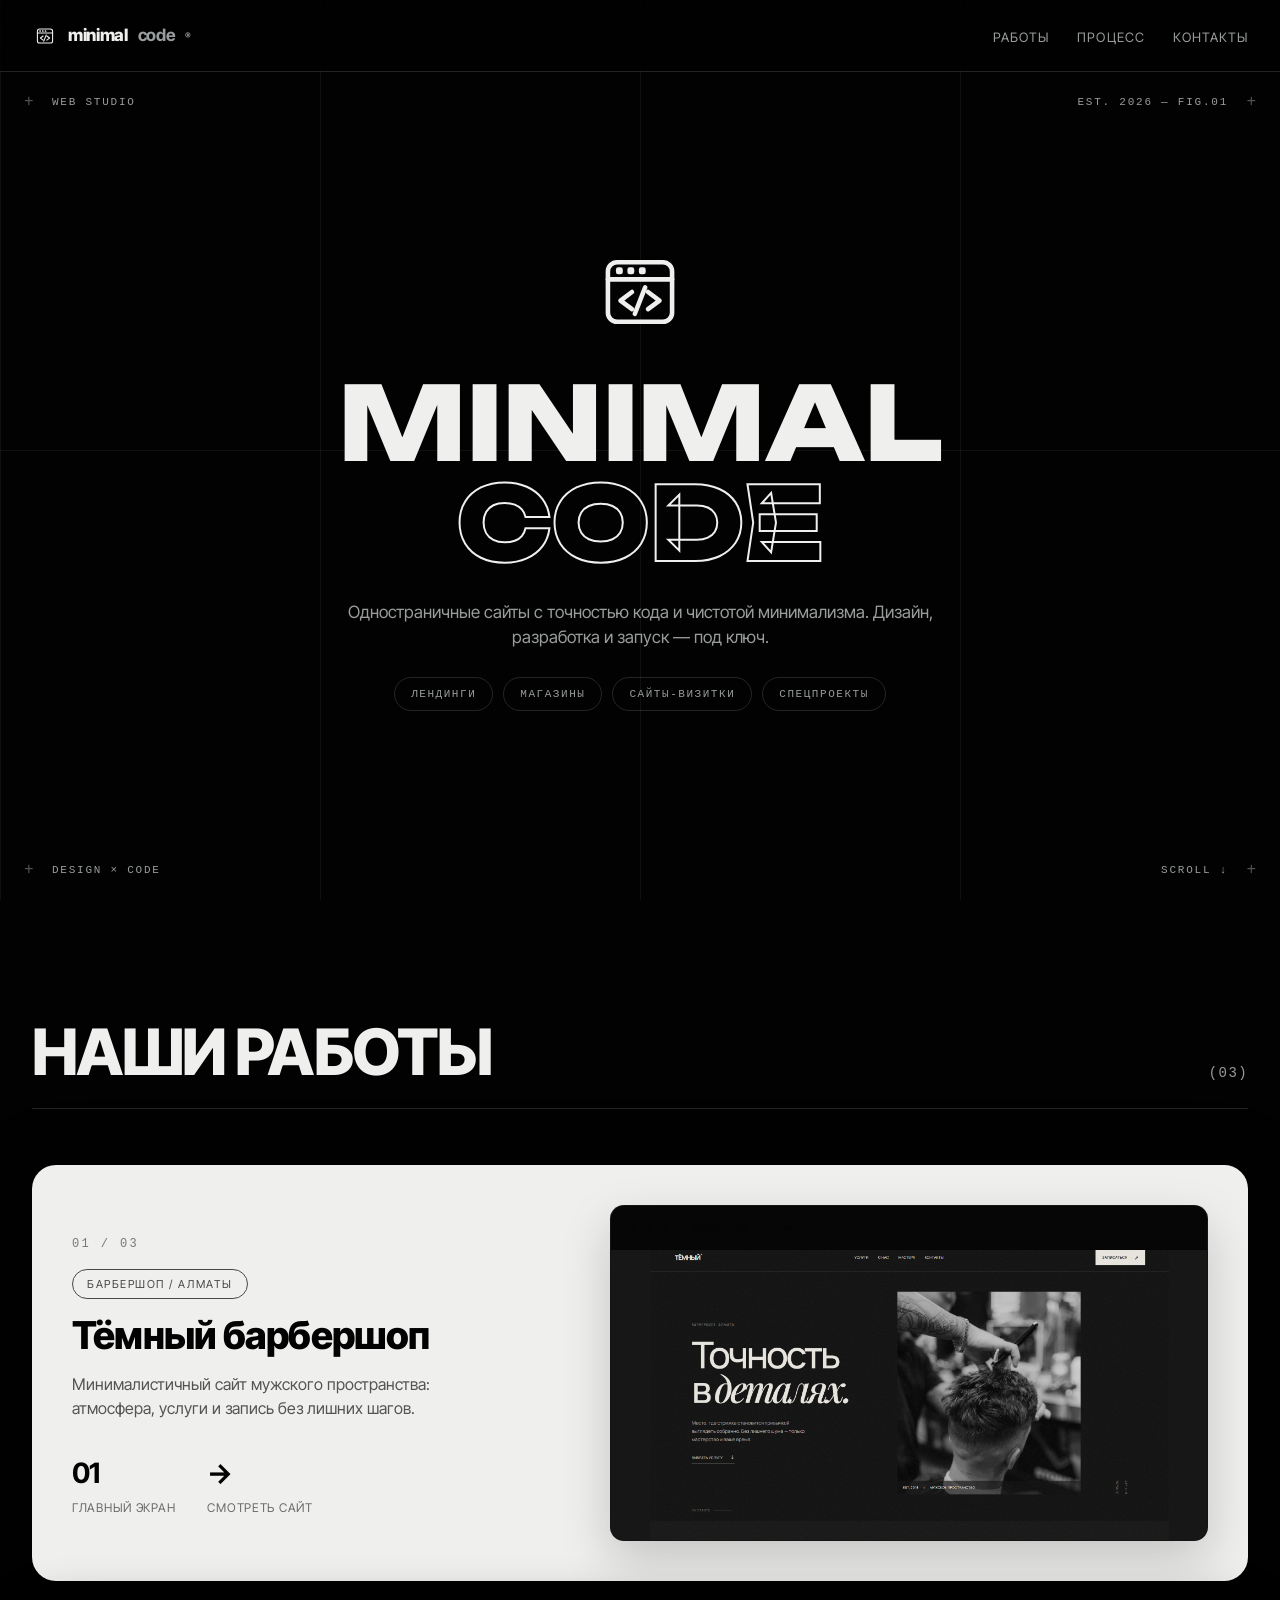
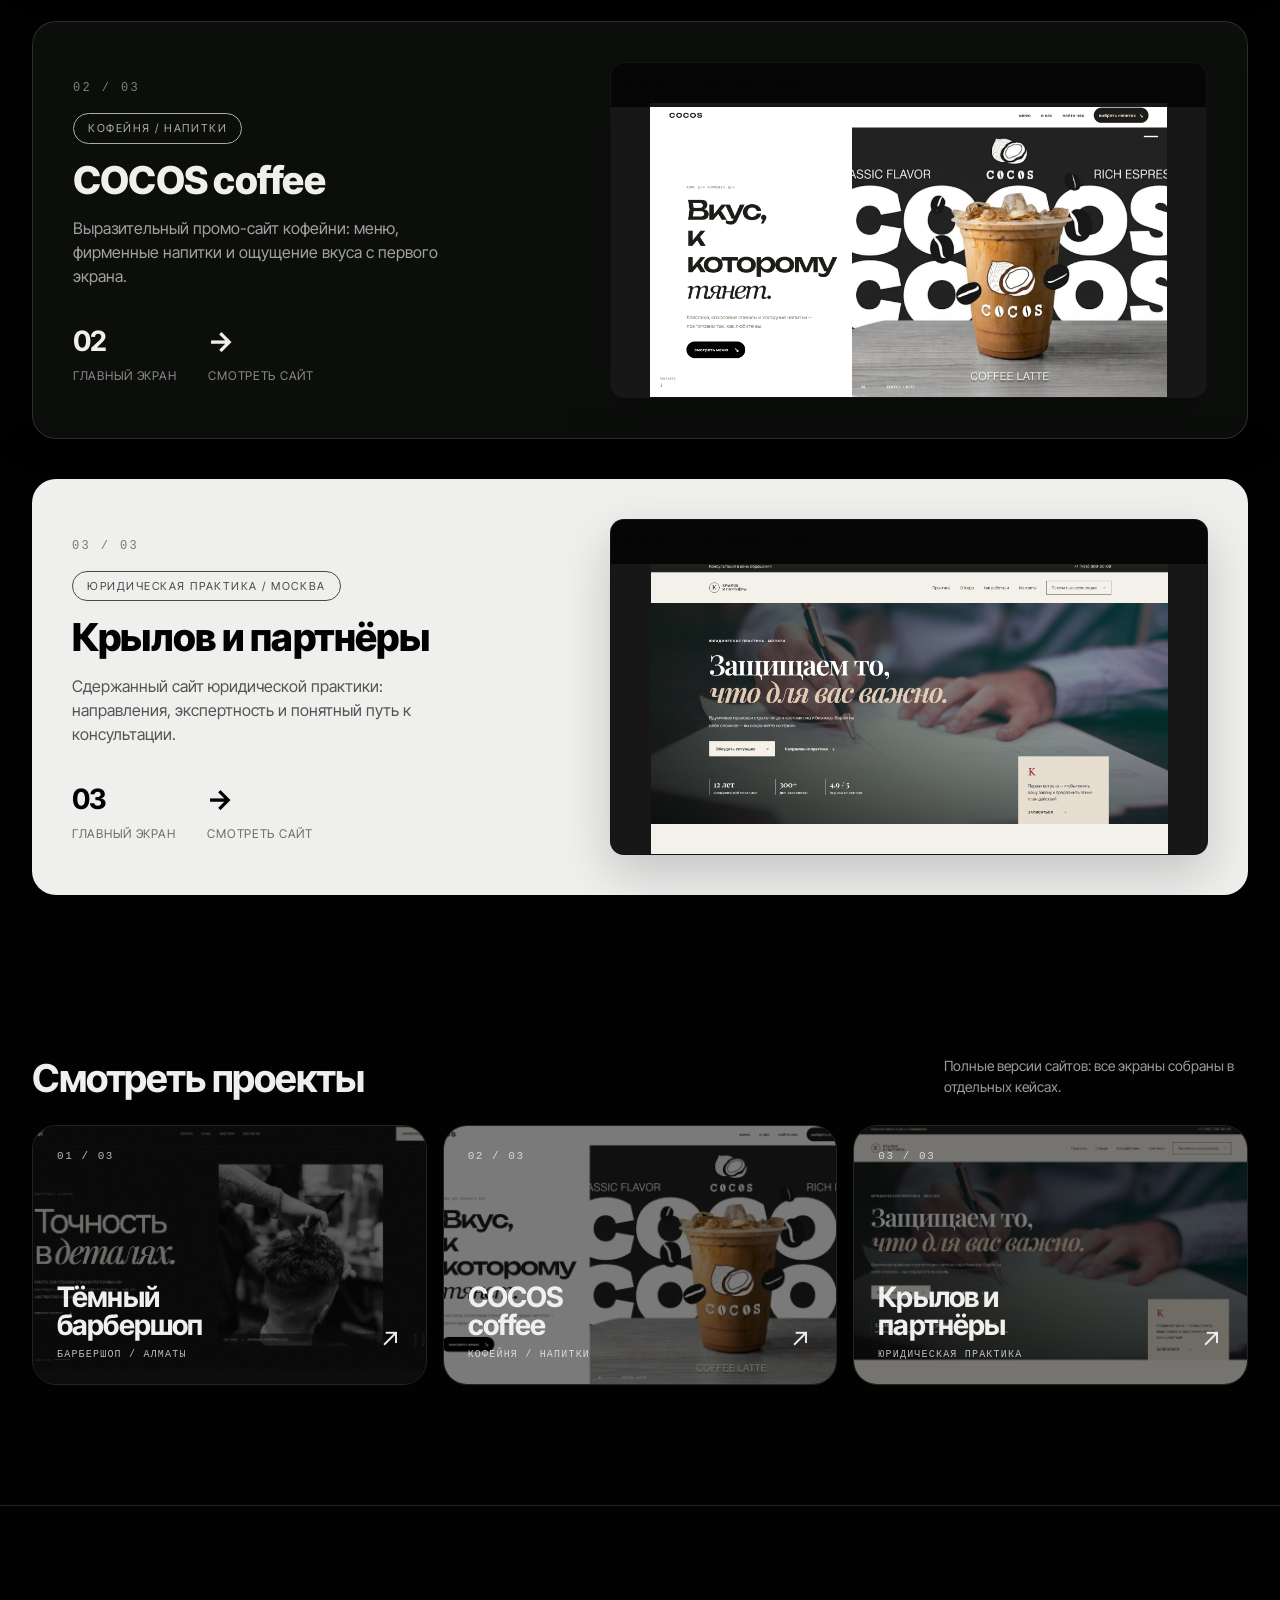
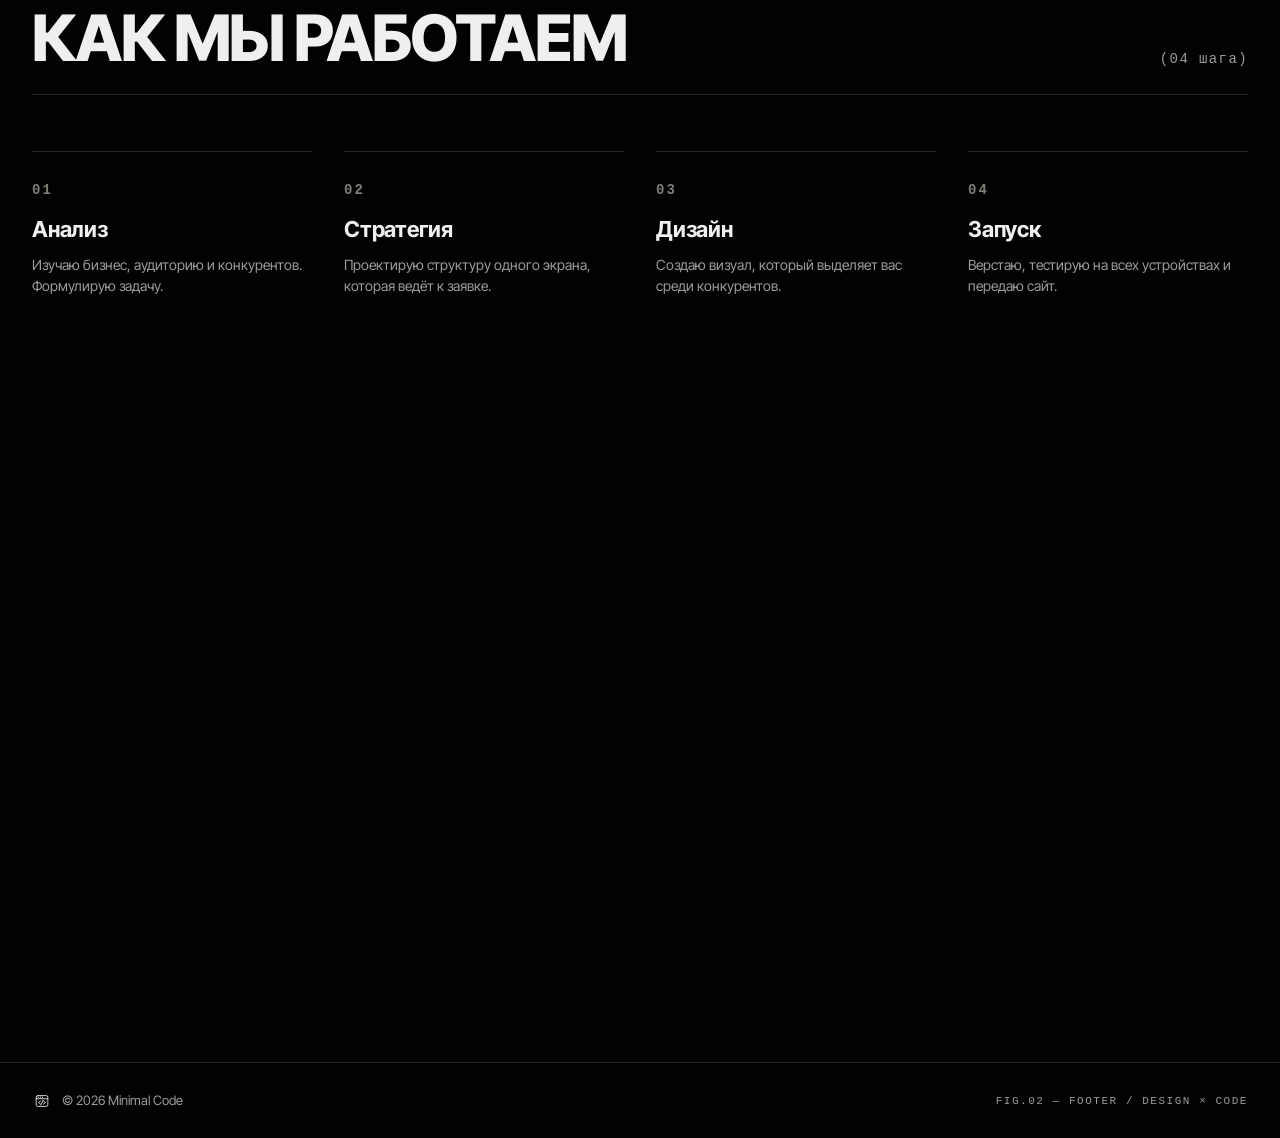
==== index.html @ 34298384 "Initial commit" ====
<!DOCTYPE html>
<html lang="ru">
<head>
<meta charset="UTF-8">
<meta name="viewport" content="width=device-width, initial-scale=1.0">
<title>Minimal Code — сайты с точностью до пикселя</title>
<link rel="preconnect" href="https://fonts.googleapis.com">
<link rel="preconnect" href="https://fonts.gstatic.com" crossorigin>
<link href="https://fonts.googleapis.com/css2?family=Inter+Tight:wght@400;500;600;700;800&family=Unbounded:wght@500;700;800&display=swap" rel="stylesheet">
<style>
*,*::before,*::after{margin:0;padding:0;box-sizing:border-box}
:root{
  --black:#030202;
  --dark:#464139;
  --gray:#989C9C;
  --light:#EFEFEE;
  --accent:#7E8077;
  --line:rgba(239,239,238,.14);
  --line-dark:rgba(4,5,4,.14);
  --header:72px;
  --font:'Inter Tight',-apple-system,BlinkMacSystemFont,'Segoe UI',sans-serif;
  --display:'Unbounded',var(--font);
  --mono:ui-monospace,'SF Mono','Cascadia Code',Consolas,monospace;
}
html{scroll-behavior:smooth}
body{background:var(--black);color:var(--light);font-family:var(--font);line-height:1.5;overflow-x:clip;-webkit-font-smoothing:antialiased;-webkit-user-select:none;user-select:none}
body.is-loading{overflow:hidden}
a{color:inherit}
.container{max-width:1280px;margin:0 auto;padding:0 32px}

.lg{display:block}
.lg .st{fill:none;stroke:var(--light);stroke-width:4;stroke-linecap:round;stroke-linejoin:round}
.lg .dot{fill:var(--light)}

/* ============ ПРЕЛОАДЕР: плавно уезжает вверх ВМЕСТЕ с контентом ============ */
.preloader{
  position:fixed;inset:0;z-index:9999;background:var(--black);
  display:flex;flex-direction:column;align-items:center;justify-content:center;
  transition:transform 1.15s cubic-bezier(.65,.05,.35,1);
  will-change:transform;
}
.preloader.is-gone{transform:translateY(-101%)}
.preloader::after{
  content:"";position:absolute;inset:0;pointer-events:none;
  background-image:linear-gradient(90deg,rgba(239,239,238,.05) 1px,transparent 1px);
  background-size:25% 100%;
  opacity:0;animation:gridFade 1.2s .1s ease forwards;
}
@keyframes gridFade{to{opacity:1}}

.pre__wrap{position:relative;width:min(260px,46vw);display:flex;flex-direction:column;align-items:center;gap:22px;transition:transform .9s cubic-bezier(.65,.05,.35,1),opacity .9s ease}
.preloader.is-gone .pre__wrap{transform:translateY(-70px);opacity:0}
.pre__cross,.pre__mark{transition:transform .9s cubic-bezier(.65,.05,.35,1),opacity .9s ease}
.preloader.is-gone .pre__cross,.preloader.is-gone .pre__mark{transform:translateY(-40px);opacity:0}

.pre__logo{width:100%;height:auto}
.pre__logo .win{stroke-dasharray:210;stroke-dashoffset:210;animation:draw .9s .1s cubic-bezier(.77,0,.175,1) forwards}
.pre__logo .sep{stroke-dasharray:56;stroke-dashoffset:56;animation:draw .4s .8s ease forwards}
.pre__logo .dot{opacity:0;animation:pop .25s forwards}
.pre__logo .dot.d1{animation-delay:1s}
.pre__logo .dot.d2{animation-delay:1.1s}
.pre__logo .dot.d3{animation-delay:1.2s}
.pre__logo .c1{stroke-dasharray:26;stroke-dashoffset:26;animation:draw .3s 1.3s ease forwards}
.pre__logo .c2{stroke-dasharray:26;stroke-dashoffset:26;animation:draw .3s 1.45s ease forwards}
.pre__logo .c3{stroke-dasharray:26;stroke-dashoffset:26;animation:draw .3s 1.6s ease forwards}
@keyframes draw{to{stroke-dashoffset:0}}
@keyframes pop{to{opacity:1}}

.pre__label{font-family:var(--mono);font-size:11px;letter-spacing:.24em;text-transform:uppercase;color:var(--gray);width:100%;display:flex;justify-content:space-between;opacity:0;animation:fade .4s 1.2s ease forwards}
.pre__brand{font-size:15px;font-weight:700;text-transform:lowercase;letter-spacing:-.01em;opacity:0;animation:fade .4s 1.4s ease forwards}
.pre__brand b{color:var(--gray)}
.pre__status{font-family:var(--mono);font-size:10px;letter-spacing:.2em;text-transform:uppercase;color:var(--accent);opacity:0;animation:fade .3s 1.5s ease forwards,blink 1s 1.5s steps(2) infinite}
@keyframes fade{to{opacity:1}}
@keyframes blink{50%{opacity:0}}
.pre__bar{width:100%;height:1px;background:rgba(239,239,238,.12);position:relative;overflow:hidden;opacity:0;animation:fade .3s 1.5s ease forwards}
.pre__bar span{position:absolute;inset:0;width:0;background:var(--light);animation:fill .9s 1.6s cubic-bezier(.65,.05,.35,1) forwards}
@keyframes fill{to{width:100%}}

.pre__cross{position:fixed;font-family:var(--mono);font-size:16px;color:rgba(239,239,238,.3);pointer-events:none;opacity:0;animation:fade .4s .2s ease forwards}
.pre__cross.c-tl{top:24px;left:24px}
.pre__cross.c-tr{top:24px;right:24px}
.pre__cross.c-bl{bottom:24px;left:24px}
.pre__cross.c-br{bottom:24px;right:24px}
.pre__mark{position:fixed;font-family:var(--mono);font-size:11px;letter-spacing:.16em;text-transform:uppercase;color:var(--gray);opacity:0;animation:fade .4s .4s ease forwards}
.pre__mark.m-tl{top:28px;left:52px}
.pre__mark.m-tr{top:28px;right:52px;text-align:right}
.pre__mark.m-bl{bottom:28px;left:52px}
.pre__mark.m-br{bottom:28px;right:52px;text-align:right}

/* ============ САЙТ ============ */
.site{opacity:0;transition:opacity .5s ease}
.site.is-ready{opacity:1}

.header{position:fixed;top:0;left:0;right:0;height:var(--header);display:flex;align-items:center;z-index:100;background:rgba(3,2,2,.75);backdrop-filter:blur(12px);border-bottom:1px solid var(--line);transform:translateY(-100%);transition:transform .7s cubic-bezier(.77,0,.175,1)}
.header.is-in{transform:none}
.header .container{display:flex;justify-content:space-between;align-items:center;width:100%}
.logo{display:flex;align-items:center;gap:10px;font-weight:800;font-size:17px;letter-spacing:-.02em;text-decoration:none;text-transform:lowercase}
.logo .lg{width:26px;height:26px;transition:transform .4s cubic-bezier(.2,.8,.2,1)}
.logo:hover .lg{transform:rotate(-8deg) scale(1.1)}
.logo b{color:var(--gray)}
.logo sup{font-size:9px;color:var(--gray)}
.menu{display:flex;gap:28px;list-style:none}
.menu a{position:relative;font-size:13px;letter-spacing:.08em;text-transform:uppercase;color:var(--gray);text-decoration:none;transition:color .25s}
.menu a::after{content:"";position:absolute;left:0;right:100%;bottom:-5px;height:1px;background:var(--light);transition:right .35s cubic-bezier(.2,.8,.2,1)}
.menu a:hover{color:var(--light)}
.menu a:hover::after{right:0}

/* HERO */
.hero{min-height:100vh;min-height:100svh;position:relative;overflow:hidden;display:flex;flex-direction:column;justify-content:center;padding:calc(var(--header) + 48px) 0 72px}
.hero__grid{position:absolute;inset:0;pointer-events:none;background-image:linear-gradient(90deg,rgba(239,239,238,.06) 1px,transparent 1px);background-size:25% 100%;opacity:0;transition:opacity .8s ease}
.site.is-ready .hero__grid{opacity:1}
.hero__grid::after{content:"";position:absolute;left:0;right:0;top:50%;height:1px;background:rgba(239,239,238,.06)}

.hero__cross{position:absolute;font-family:var(--mono);font-size:16px;color:rgba(239,239,238,.35);pointer-events:none;opacity:0;transform:scale(.5);transition:opacity .6s,transform .5s cubic-bezier(.2,.8,.2,1),color .3s}
.site.is-ready .hero__cross{opacity:1;transform:scale(1)}
.site.is-ready .hero__cross:nth-of-type(2){transition-delay:.1s}
.site.is-ready .hero__cross:nth-of-type(3){transition-delay:.2s}
.site.is-ready .hero__cross:nth-of-type(4){transition-delay:.3s}
.hero__cross:hover{transform:scale(1.35) rotate(90deg)!important;color:var(--light)}
.cross-tl{top:calc(var(--header) + 18px);left:24px}
.cross-tr{top:calc(var(--header) + 18px);right:24px}
.cross-bl{bottom:18px;left:24px}
.cross-br{bottom:18px;right:24px}

.hero__mark{position:absolute;font-family:var(--mono);font-size:11px;letter-spacing:.16em;text-transform:uppercase;color:var(--gray);opacity:0;transform:translateY(8px);transition:opacity .7s,transform .7s}
.site.is-ready .hero__mark{opacity:1;transform:none}
.site.is-ready .mark-tl{transition-delay:.3s}
.site.is-ready .mark-tr{transition-delay:.4s}
.site.is-ready .mark-bl{transition-delay:.5s}
.site.is-ready .mark-br{transition-delay:.6s}
.mark-tl{top:calc(var(--header) + 22px);left:52px}
.mark-tr{top:calc(var(--header) + 22px);right:52px;text-align:right}
.mark-bl{bottom:22px;left:52px}
.mark-br{bottom:22px;right:52px;text-align:right}

.hero__center{position:relative;display:flex;flex-direction:column;align-items:center;text-align:center;gap:26px}

.hero__logo{width:110px;height:110px;opacity:0;transform:scale(.92) translateY(8px);transition:opacity .9s .1s cubic-bezier(.2,.8,.2,1),transform .9s .1s cubic-bezier(.2,.8,.2,1);cursor:pointer}
.site.is-ready .hero__logo{opacity:1;transform:scale(1) translateY(0)}
.site.is-ready .hero__logo:hover{transform:scale(1.07) rotate(-3deg)}
.hero__logo .dot{animation:dotBlink 2.4s 1.2s infinite}
.hero__logo .dot.d2{animation-delay:1.45s}
.hero__logo .dot.d3{animation-delay:1.7s}
@keyframes dotBlink{0%,55%,100%{opacity:1}25%{opacity:.15}}

/* заголовок новым шрифтом Unbounded */
.hero__title{font-family:var(--display);font-size:clamp(36px,8vw,124px);line-height:.98;letter-spacing:-.01em;font-weight:800;text-transform:uppercase;overflow:hidden}
.hero__title span{display:block;transform:translateY(110%);transition:transform .9s cubic-bezier(.77,0,.175,1)}
.hero__title span.s1{transition-delay:.35s}
.hero__title span.s2{transition-delay:.5s}
.site.is-ready .hero__title span{transform:none}
.hero__title .outline{color:var(--light)}
@supports (-webkit-text-stroke:2px #fff){
  .hero__title .outline{color:transparent;-webkit-text-stroke:2px var(--light)}
}

.hero__sub{max-width:600px;color:var(--gray);font-size:clamp(14px,1.4vw,17px);opacity:0;transform:translateY(14px);transition:opacity .8s .8s ease,transform .8s .8s ease}
.site.is-ready .hero__sub{opacity:1;transform:none}

/* овалы-теги: кликабельны + анимированы */
.hero__tags{display:flex;gap:10px;flex-wrap:wrap;justify-content:center}
.hero__tags a{
  font-family:var(--mono);font-size:11px;letter-spacing:.14em;text-transform:uppercase;
  color:var(--gray);border:1px solid var(--line);border-radius:100px;padding:8px 16px;
  text-decoration:none;
  opacity:0;transform:translateY(14px);
  transition:opacity .6s ease,transform .35s cubic-bezier(.2,.8,.2,1),background .3s,color .3s,border-color .3s,box-shadow .3s;
}
.hero__tags a:nth-child(1){transition-delay:.95s,0s,0s,0s,0s,0s}
.hero__tags a:nth-child(2){transition-delay:1.05s,0s,0s,0s,0s,0s}
.hero__tags a:nth-child(3){transition-delay:1.15s,0s,0s,0s,0s,0s}
.hero__tags a:nth-child(4){transition-delay:1.25s,0s,0s,0s,0s,0s}
.site.is-ready .hero__tags a{opacity:1;transform:none}
.hero__tags a:hover{background:var(--light);color:var(--black);border-color:var(--light);transform:translateY(-4px);box-shadow:0 10px 24px rgba(239,239,238,.15)}
.hero__tags a:active{transform:translateY(-1px) scale(.96)}

/* РАБОТЫ */
.works{padding:120px 0 40px}
.section-head{display:flex;align-items:flex-end;justify-content:space-between;gap:24px;margin-bottom:56px;border-bottom:1px solid var(--line);padding-bottom:24px}
.section-head h2{font-size:clamp(32px,5vw,64px);letter-spacing:-.03em;font-weight:800;text-transform:uppercase;line-height:1}
.section-head .count{color:var(--gray);font-size:14px;letter-spacing:.1em;font-family:var(--mono)}
.stack{display:flex;flex-direction:column;gap:40px;padding-bottom:80px}
.work-card{position:sticky;border-radius:24px;overflow:hidden;transform-origin:top center;will-change:transform;box-shadow:0 -12px 48px rgba(0,0,0,.45)}
.work-card:nth-child(1){top:calc(var(--header) + 24px)}
.work-card:nth-child(2){top:calc(var(--header) + 40px)}
.work-card:nth-child(3){top:calc(var(--header) + 56px)}
.work-card--light{background:var(--light);color:var(--black)}
.work-card--dark{background:#0c0e0c;color:var(--light);border:1px solid var(--line)}
.work-card__inner{display:grid;grid-template-columns:1fr 1.2fr;gap:40px;padding:40px;align-items:center}
.work-card__index{font-size:12px;letter-spacing:.2em;opacity:.5;font-family:var(--mono)}
.tag{display:inline-block;margin:16px 0;padding:6px 14px;border:1px solid currentColor;border-radius:100px;font-size:11px;letter-spacing:.14em;text-transform:uppercase;opacity:.7;transition:opacity .3s,transform .3s;cursor:default}
.tag:hover{opacity:1;transform:translateY(-2px)}
.work-card h3{font-size:clamp(24px,3vw,40px);letter-spacing:-.02em;line-height:1.05;font-weight:800;margin-bottom:16px;transition:transform .3s}
.work-card h3:hover{transform:translateX(6px)}
.work-card p{opacity:.65;max-width:44ch}
.stats{display:flex;gap:32px;margin-top:32px;flex-wrap:wrap}
.stat{transition:transform .3s}
.stat:hover{transform:translateY(-4px)}
.stat b{display:block;font-size:28px;letter-spacing:-.02em}
.stat span{font-size:12px;opacity:.55;letter-spacing:.06em;text-transform:uppercase}

.shot{position:relative;border-radius:14px;overflow:hidden;border:1px solid var(--line-dark);aspect-ratio:16/9;min-height:0;background:#171717;box-shadow:0 20px 50px rgba(0,0,0,.18);transition:transform .4s cubic-bezier(.2,.8,.2,1),box-shadow .4s}
.shot:hover{transform:translateY(-6px);box-shadow:0 30px 60px rgba(0,0,0,.3)}
.shot__bar{position:relative;z-index:1;display:flex;align-items:center;gap:6px;padding:10px 14px;background:rgba(4,5,4,.92);border-bottom:1px solid var(--line-dark)}
.shot__bar i{width:10px;height:10px;border-radius:50%;background:rgba(4,5,4,.2);transition:background .3s,transform .3s}
.shot:hover .shot__bar i{background:rgba(4,5,4,.45)}
.shot:hover .shot__bar i:nth-child(2){transform:scale(1.2)}
.shot__url{margin-left:10px;font-size:11px;color:rgba(4,5,4,.45);background:rgba(4,5,4,.05);border-radius:6px;padding:3px 10px;flex:1;max-width:240px}
.shot__canvas{position:relative;flex:1;padding:20px;display:flex;flex-direction:column;gap:10px}
.shot__img{position:absolute;top:40px;left:0;width:100%;height:calc(100% - 40px);object-fit:contain;object-position:top center;display:block}

/* Три отдельных фигуры — переходы к полным кейсам */
.project-links{padding:40px 0 120px}
.project-links__intro{display:flex;align-items:flex-end;justify-content:space-between;gap:24px;margin-bottom:28px}.project-links__intro h2{font-size:clamp(26px,3vw,40px);letter-spacing:-.03em;line-height:1}.project-links__intro p{max-width:38ch;color:var(--gray);font-size:14px}
.project-links__grid{display:grid;grid-template-columns:repeat(3,1fr);gap:16px}.project-link{min-height:260px;position:relative;display:flex;flex-direction:column;justify-content:space-between;padding:24px;border:1px solid var(--line);border-radius:24px;overflow:hidden;text-decoration:none;isolation:isolate;transition:transform .35s cubic-bezier(.2,.8,.2,1),border-color .35s,box-shadow .35s}.project-link::before{content:"";position:absolute;inset:0;z-index:-1;background:var(--cover) center/cover;filter:brightness(.48);transform:scale(1.02);transition:transform .55s cubic-bezier(.2,.8,.2,1),filter .35s}.project-link:hover{transform:translateY(-7px);border-color:rgba(239,239,238,.5);box-shadow:0 20px 45px rgba(0,0,0,.35)}.project-link:hover::before{transform:scale(1.1);filter:brightness(.65)}.project-link__num{font:11px var(--mono);letter-spacing:.14em;color:rgba(255,255,255,.7)}.project-link__bottom{display:flex;align-items:end;justify-content:space-between;gap:14px}.project-link h3{font-size:clamp(22px,2.2vw,32px);line-height:1;letter-spacing:-.03em;max-width:9ch}.project-link b{font-size:25px;font-weight:400}.project-link__type{margin-top:10px;font:10px var(--mono);letter-spacing:.12em;text-transform:uppercase;color:rgba(255,255,255,.72)}

.mv-light{background:#f4f4f2;color:#040504}
.mv-dark{background:#0b0d0b;color:#EFEFEE}
.m-nav{display:flex;justify-content:space-between;align-items:center;font-size:10px;letter-spacing:.08em;text-transform:uppercase;opacity:.85}
.m-nav b{font-weight:800}
.m-h{font-size:clamp(17px,2vw,26px);font-weight:800;letter-spacing:-.02em;line-height:1.08;text-transform:uppercase}
.m-sub{font-size:11px;opacity:.6}
.m-btn{display:inline-block;align-self:flex-start;padding:8px 16px;border-radius:100px;font-size:11px;font-weight:700;cursor:pointer;transition:transform .3s,box-shadow .3s,opacity .3s}
.m-btn:hover{transform:translateY(-3px);box-shadow:0 8px 18px rgba(0,0,0,.25)}
.m-btn:active{transform:translateY(-1px) scale(.96)}
.m-btn--dark{background:#040504;color:#EFEFEE}
.m-btn--light{background:#EFEFEE;color:#040504}
.m-btn--love{background:#c94f6d;color:#fff}
.m-ghost{background:transparent;border:1px solid currentColor;opacity:.55}
.m-ghost:hover{opacity:.9}
.m-row{display:flex;align-items:center;gap:12px;flex-wrap:wrap}
.m-badge{align-self:flex-start;font-size:9px;letter-spacing:.12em;text-transform:uppercase;background:#040504;color:#EFEFEE;padding:4px 10px;border-radius:100px;font-weight:700}
.m-underline{width:64px;height:4px;background:#D9FF4B;border-radius:2px;transition:width .4s}
.shot:hover .m-underline{width:120px}
.m-foot{font-size:9px;letter-spacing:.08em;text-transform:uppercase;opacity:.55;border-top:1px solid var(--line-dark);padding-top:10px;text-align:center;margin-top:auto}
.m-clients{font-size:9px;letter-spacing:.22em;color:var(--gray);opacity:.7;text-align:center;text-transform:uppercase;margin-top:auto}

.m-grid{display:grid;grid-template-columns:repeat(3,1fr);gap:10px;margin-top:auto}
.m-card{position:relative;transition:transform .3s}
.m-card:hover{transform:translateY(-4px)}
.m-card i{display:block;aspect-ratio:4/3;border-radius:8px;margin-bottom:6px}
.m-card i.p1{background:radial-gradient(120% 90% at 30% 20%,#efece6,#b0aaa1)}
.m-card i.p2{background:radial-gradient(120% 90% at 30% 20%,#e6e2db,#98928a)}
.m-card i.p3{background:radial-gradient(120% 90% at 30% 20%,#f0ede7,#bdb7ae)}
.m-card b{font-size:11px;display:block;letter-spacing:-.01em}
.m-card span{font-size:10px;opacity:.55}
.hit{position:absolute;top:6px;left:6px;font-style:normal;font-size:8px;font-weight:700;background:#040504;color:#fff;padding:3px 7px;border-radius:100px;letter-spacing:.08em;text-transform:uppercase}
.sale{position:absolute;top:6px;left:6px;font-style:normal;font-size:8px;font-weight:700;background:#c94f6d;color:#fff;padding:3px 7px;border-radius:100px;letter-spacing:.08em}
.stars{position:absolute;top:9px;right:8px;font-style:normal;font-size:8px;color:#040504;opacity:.55;letter-spacing:.1em}

.m-grid.g4{grid-template-columns:repeat(4,1fr)}
.m-grid.g4 i{aspect-ratio:3/4;border-radius:8px;transition:transform .3s}
.m-grid.g4 i:hover{transform:scale(1.06) rotate(-2deg)}
.m-grid.g4 i.pos1{background:repeating-linear-gradient(45deg,#D9FF4B 0 6px,#141414 6px 12px)}
.m-grid.g4 i.pos2{background:radial-gradient(circle at 50% 35%,#FF4B9C,#5c1236 75%)}
.m-grid.g4 i.pos3{background:repeating-radial-gradient(circle at 50% 50%,#4BC8FF 0 4px,#0b0d0b 4px 9px)}
.m-grid.g4 i.pos4{background:linear-gradient(160deg,#B44BFF,#2a0b45)}
.m-stat{font-size:11px;font-weight:800;color:#D9FF4B;letter-spacing:.05em}
.m-stat.dim{color:var(--gray);font-weight:600}

.mv-love{background:linear-gradient(180deg,#fbefec,#f4dcd6);color:#5c2b2b;align-items:center;text-align:center}
.mv-love::before{content:"♥";position:absolute;left:14px;top:34%;color:rgba(212,86,106,.35);font-size:20px;transition:transform .3s}
.mv-love::after{content:"♥";position:absolute;right:16px;top:14%;color:rgba(212,86,106,.25);font-size:14px;transition:transform .3s}
.shot:hover .mv-love::before{transform:scale(1.3) rotate(-12deg)}
.shot:hover .mv-love::after{transform:scale(1.3) rotate(12deg)}
.m-names{font-family:Georgia,'Times New Roman',serif;font-size:clamp(20px,2.4vw,30px);font-weight:700}
.m-names em{font-style:normal;color:#d4566a;display:inline-block;transition:transform .3s}
.m-names:hover em{transform:scale(1.4)}
.m-photo{position:relative;width:74%;aspect-ratio:16/8;border-radius:12px;background:linear-gradient(180deg,#f2a98c,#a75d77);box-shadow:0 12px 30px rgba(167,93,119,.35);transition:transform .4s}
.shot:hover .m-photo{transform:scale(1.03)}
.m-photo::after{content:"♥";position:absolute;right:10px;top:8px;color:rgba(255,255,255,.85);font-size:16px}
.m-timeline{display:flex;flex-direction:column;gap:7px;margin-top:auto;font-size:10px;color:#7a4a4a;letter-spacing:.04em}
.m-timeline span{display:flex;align-items:center;gap:8px;transition:transform .3s}
.m-timeline span:hover{transform:translateX(6px)}
.m-timeline i{width:7px;height:7px;border-radius:50%;background:#c94f6d;flex:none;box-shadow:0 0 0 3px rgba(201,79,109,.18)}

/* ПРОЦЕСС */
.process{padding:100px 0;border-top:1px solid var(--line)}
.steps{display:grid;grid-template-columns:repeat(4,1fr);gap:32px}
.step{border-top:1px solid var(--line);padding-top:24px;transition:transform .35s,border-color .35s}
.step:hover{transform:translateY(-6px);border-top-color:var(--light)}
.step b{font-size:14px;color:var(--accent);letter-spacing:.15em;font-family:var(--mono);transition:color .3s}
.step:hover b{color:var(--light)}
.step h3{font-size:22px;margin:12px 0 8px;letter-spacing:-.01em}
.step p{color:var(--gray);font-size:14px}

/* КОНТАКТЫ */
.contact{padding:140px 0}
.contact h2{font-size:clamp(40px,7vw,96px);line-height:1;letter-spacing:-.04em;text-transform:uppercase;font-weight:800}
.contact h2 em{font-style:normal;color:var(--gray)}
.contact__actions{display:flex;align-items:center;gap:14px;flex-wrap:wrap;margin-top:40px}
.contact__tg{
  display:inline-flex;align-items:center;gap:16px;
  padding:20px 36px;border:1px solid var(--line);border-radius:100px;
  font-size:clamp(16px,2vw,22px);font-weight:600;letter-spacing:-.01em;text-decoration:none;
  transition:background .3s,color .3s,transform .3s,box-shadow .3s;
}
.contact__tg svg{width:24px;height:24px;fill:none;stroke:currentColor;stroke-width:1.8;stroke-linecap:round;stroke-linejoin:round;transition:transform .3s}
.contact__tg:hover{background:var(--light);color:var(--black);transform:translateY(-4px);box-shadow:0 16px 40px rgba(239,239,238,.15)}
.contact__tg:hover svg{transform:translateX(6px) rotate(-12deg)}
.contact__tg:active{transform:translateY(-1px) scale(.97)}
.contact__nick{display:block;margin-top:18px;font-family:var(--mono);font-size:12px;letter-spacing:.18em;text-transform:uppercase;color:var(--gray)}
.socials{display:flex;gap:24px;margin-top:36px;flex-wrap:wrap}
.socials a{color:var(--gray);font-size:13px;letter-spacing:.1em;text-transform:uppercase;text-decoration:none;transition:color .25s,transform .25s;display:inline-block}
.socials a:hover{color:var(--light);transform:translateY(-3px)}

.footer{border-top:1px solid var(--line);padding:28px 0;color:var(--gray);font-size:13px}
.footer .container{display:flex;justify-content:space-between;gap:16px;flex-wrap:wrap;align-items:center}
.footer .flogo{display:flex;align-items:center;gap:10px}
.footer .lg{width:20px;height:20px}
.footer .mono{font-family:var(--mono);font-size:11px;letter-spacing:.14em;text-transform:uppercase}

.reveal{opacity:0;transform:translateY(28px);transition:opacity .7s ease,transform .7s ease}
.reveal.is-in{opacity:1;transform:none}

@media(max-width:960px){
  .work-card__inner{grid-template-columns:1fr}
  .steps{grid-template-columns:repeat(2,1fr)}
  .shot{min-height:360px}
}
@media(max-width:600px){
  .container{padding:0 20px}
  .menu{gap:14px}
  .menu a{font-size:11px}
  .steps{grid-template-columns:1fr}
  .stack{gap:28px;padding-bottom:48px}
  .work-card{position:relative;top:auto!important;border-radius:18px}
  .work-card__inner{padding:22px;gap:22px}
  .work-card h3{font-size:30px}
  .work-card p{font-size:15px}
  .stats{margin-top:24px;gap:24px}
  .shot{width:100%;aspect-ratio:16/9}
  .project-links{padding:20px 0 80px}.project-links__intro{align-items:start;flex-direction:column}.project-links__grid{grid-template-columns:1fr}.project-link{min-height:190px}
  .mark-tr,.mark-bl{display:none}
  .hero__logo{width:84px;height:84px}
  .pre__mark.m-tr,.pre__mark.m-bl{display:none}
}
</style>
</head>
<body class="is-loading">

<!-- ============ ПРЕЛОАДЕР ============ -->
<div class="preloader" id="preloader">
  <span class="pre__cross c-tl">+</span>
  <span class="pre__cross c-tr">+</span>
  <span class="pre__cross c-bl">+</span>
  <span class="pre__cross c-br">+</span>
  <span class="pre__mark m-tl">System boot</span>
  <span class="pre__mark m-tr">FIG.00 / 2026</span>
  <span class="pre__mark m-bl">Initializing</span>
  <span class="pre__mark m-br">v1.0.0</span>

  <div class="pre__wrap">
    <svg class="lg pre__logo" viewBox="0 0 96 96" aria-hidden="true">
      <rect class="st win" x="20" y="22" width="56" height="52" rx="8"/>
      <line class="st sep" x1="20" y1="37" x2="76" y2="37"/>
      <rect class="dot d1" x="27" y="26.5" width="6" height="6" rx="2"/>
      <rect class="dot d2" x="37" y="26.5" width="6" height="6" rx="2"/>
      <rect class="dot d3" x="47" y="26.5" width="6" height="6" rx="2"/>
      <polyline class="st c1" points="41,48 31,55.5 41,63"/>
      <line class="st c2" x1="52.5" y1="44" x2="43.5" y2="67"/>
      <polyline class="st c3" points="55,48 65,55.5 55,63"/>
    </svg>
    <div class="pre__label"><span>System</span><span id="counter">00</span></div>
    <div class="pre__brand">minimal<b>code</b> ®</div>
    <div class="pre__status"><span>Initializing web studio</span></div>
    <div class="pre__bar"><span></span></div>
  </div>
</div>

<!-- ============ САЙТ ============ -->
<div class="site" id="site">

<header class="header" id="header">
  <div class="container">
    <a href="#" class="logo" id="logoTop">
      <svg class="lg" viewBox="0 0 96 96" aria-hidden="true">
        <rect class="st" x="20" y="22" width="56" height="52" rx="8"/>
        <line class="st" x1="20" y1="37" x2="76" y2="37"/>
        <rect class="dot" x="27" y="26.5" width="6" height="6" rx="2"/>
        <rect class="dot" x="37" y="26.5" width="6" height="6" rx="2"/>
        <rect class="dot" x="47" y="26.5" width="6" height="6" rx="2"/>
        <polyline class="st" points="41,48 31,55.5 41,63"/>
        <line class="st" x1="52.5" y1="44" x2="43.5" y2="67"/>
        <polyline class="st" points="55,48 65,55.5 55,63"/>
      </svg>
      minimal<b>code</b><sup>®</sup>
    </a>
    <ul class="menu">
      <li><a href="#works">Работы</a></li>
      <li><a href="#process">Процесс</a></li>
      <li><a href="#contact">Контакты</a></li>
    </ul>
  </div>
</header>

<main>
  <section class="hero">
    <div class="hero__grid"></div>
    <span class="hero__cross cross-tl">+</span>
    <span class="hero__cross cross-tr">+</span>
    <span class="hero__cross cross-bl">+</span>
    <span class="hero__cross cross-br">+</span>
    <span class="hero__mark mark-tl">Web studio</span>
    <span class="hero__mark mark-tr">Est. 2026 — FIG.01</span>
    <span class="hero__mark mark-bl">Design × Code</span>
    <span class="hero__mark mark-br">Scroll ↓</span>

    <div class="hero__center container">
      <svg class="lg hero__logo" viewBox="0 0 96 96" aria-hidden="true">
        <rect class="st" x="20" y="22" width="56" height="52" rx="8"/>
        <line class="st" x1="20" y1="37" x2="76" y2="37"/>
        <rect class="dot d1" x="27" y="26.5" width="6" height="6" rx="2"/>
        <rect class="dot d2" x="37" y="26.5" width="6" height="6" rx="2"/>
        <rect class="dot d3" x="47" y="26.5" width="6" height="6" rx="2"/>
        <polyline class="st" points="41,48 31,55.5 41,63"/>
        <line class="st" x1="52.5" y1="44" x2="43.5" y2="67"/>
        <polyline class="st" points="55,48 65,55.5 55,63"/>
      </svg>
      <h1 class="hero__title">
        <span class="s1">Minimal</span>
        <span class="s2 outline">Code</span>
      </h1>
      <p class="hero__sub">Одностраничные сайты с точностью кода и чистотой минимализма. Дизайн, разработка и запуск — под ключ.</p>
      <div class="hero__tags">
        <a href="#works">Лендинги</a>
        <a href="#works">Магазины</a>
        <a href="#works">Сайты-визитки</a>
        <a href="#works">Спецпроекты</a>
      </div>
    </div>
  </section>

  <section class="works" id="works">
    <div class="container">
      <div class="section-head reveal">
        <h2>Наши работы</h2>
        <span class="count">(03)</span>
      </div>
      <div class="stack">

        <article class="work-card work-card--light">
          <div class="work-card__inner">
            <div>
              <span class="work-card__index">01 / 03</span><br>
              <span class="tag">Барбершоп / Алматы</span>
              <h3>Тёмный барбершоп</h3>
              <p>Минималистичный сайт мужского пространства: атмосфера, услуги и запись без лишних шагов.</p>
              <div class="stats">
                <div class="stat"><b>01</b><span>главный экран</span></div>
                <div class="stat"><b>→</b><span>смотреть сайт</span></div>
              </div>
            </div>
            <div class="shot">
              <div class="shot__bar"><i></i><i></i><i></i><span class="shot__url">barbershop — home</span></div>
              <img class="shot__img" src="img/projects/barber-cover.png" alt="Главный экран сайта барбершопа">
            </div>
          </div>
        </article>

        <article class="work-card work-card--dark">
          <div class="work-card__inner">
            <div>
              <span class="work-card__index">02 / 03</span><br>
              <span class="tag">Кофейня / Напитки</span>
              <h3>COCOS coffee</h3>
              <p>Выразительный промо-сайт кофейни: меню, фирменные напитки и ощущение вкуса с первого экрана.</p>
              <div class="stats">
                <div class="stat"><b>02</b><span>главный экран</span></div>
                <div class="stat"><b>→</b><span>смотреть сайт</span></div>
              </div>
            </div>
            <div class="shot">
              <div class="shot__bar"><i></i><i></i><i></i><span class="shot__url">cocos coffee — home</span></div>
              <img class="shot__img" src="img/projects/coffee-cover.png" alt="Главный экран сайта кофейни">
            </div>
          </div>
        </article>

        <article class="work-card work-card--light">
          <div class="work-card__inner">
            <div>
              <span class="work-card__index">03 / 03</span><br>
              <span class="tag">Юридическая практика / Москва</span>
              <h3>Крылов и партнёры</h3>
              <p>Сдержанный сайт юридической практики: направления, экспертность и понятный путь к консультации.</p>
              <div class="stats">
                <div class="stat"><b>03</b><span>главный экран</span></div>
                <div class="stat"><b>→</b><span>смотреть сайт</span></div>
              </div>
            </div>
            <div class="shot">
              <div class="shot__bar"><i></i><i></i><i></i><span class="shot__url">krylov partners — home</span></div>
              <img class="shot__img" src="img/projects/law-cover.png" alt="Главный экран сайта юридической практики">
            </div>
          </div>
        </article>

      </div>
    </div>
  </section>

  <section class="project-links" aria-labelledby="projects-title">
    <div class="container">
      <div class="project-links__intro reveal">
        <h2 id="projects-title">Смотреть проекты</h2>
        <p>Полные версии сайтов: все экраны собраны в отдельных кейсах.</p>
      </div>
      <div class="project-links__grid">
        <a class="project-link reveal" href="barber.html" style="--cover:url('img/projects/barber-cover.png')"><span class="project-link__num">01 / 03</span><div class="project-link__bottom"><div><h3>Тёмный барбершоп</h3><p class="project-link__type">Барбершоп / Алматы</p></div><b>↗</b></div></a>
        <a class="project-link reveal" href="coffee.html" style="--cover:url('img/projects/coffee-cover.png')"><span class="project-link__num">02 / 03</span><div class="project-link__bottom"><div><h3>COCOS coffee</h3><p class="project-link__type">Кофейня / Напитки</p></div><b>↗</b></div></a>
        <a class="project-link reveal" href="law.html" style="--cover:url('img/projects/law-cover.png')"><span class="project-link__num">03 / 03</span><div class="project-link__bottom"><div><h3>Крылов и партнёры</h3><p class="project-link__type">Юридическая практика</p></div><b>↗</b></div></a>
      </div>
    </div>
  </section>

  <section class="process" id="process">
    <div class="container">
      <div class="section-head reveal">
        <h2>Как мы работаем</h2>
        <span class="count">(04 шага)</span>
      </div>
      <div class="steps">
        <div class="step reveal"><b>01</b><h3>Анализ</h3><p>Изучаю бизнес, аудиторию и конкурентов. Формулирую задачу.</p></div>
        <div class="step reveal"><b>02</b><h3>Стратегия</h3><p>Проектирую структуру одного экрана, которая ведёт к заявке.</p></div>
        <div class="step reveal"><b>03</b><h3>Дизайн</h3><p>Создаю визуал, который выделяет вас среди конкурентов.</p></div>
        <div class="step reveal"><b>04</b><h3>Запуск</h3><p>Верстаю, тестирую на всех устройствах и передаю сайт.</p></div>
      </div>
    </div>
  </section>

  <section class="contact" id="contact">
    <div class="container reveal">
      <h2>Есть проект?<br><em>Обсудим.</em></h2>
      <div class="contact__actions">
        <a href="https://t.me/mmincode" target="_blank" rel="noopener" class="contact__tg">
          <svg viewBox="0 0 24 24" aria-hidden="true">
            <path d="M22 2L11 13"/>
            <path d="M22 2L15 22l-4-9-9-4 20-7z"/>
          </svg>
          Telegram-канал
        </a>
        <a href="https://t.me/biostrength" target="_blank" rel="noopener" class="contact__tg">
          <svg viewBox="0 0 24 24" aria-hidden="true">
            <path d="M22 2L11 13"/>
            <path d="M22 2L15 22l-4-9-9-4 20-7z"/>
          </svg>
          Менеджер
        </a>
      </div>
      <span class="contact__nick">@mmincode · новости и обновления</span>
      <div class="socials">
        <a href="https://t.me/mmincode" target="_blank" rel="noopener">Telegram-канал</a>
        <a href="https://t.me/biostrength" target="_blank" rel="noopener">Менеджер</a>
        <a href="#works">Смотреть работы</a>
      </div>
    </div>
  </section>
</main>

<footer class="footer">
  <div class="container">
    <span class="flogo">
      <svg class="lg" viewBox="0 0 96 96" aria-hidden="true">
        <rect class="st" x="20" y="22" width="56" height="52" rx="8"/>
        <line class="st" x1="20" y1="37" x2="76" y2="37"/>
        <rect class="dot" x="27" y="26.5" width="6" height="6" rx="2"/>
        <rect class="dot" x="37" y="26.5" width="6" height="6" rx="2"/>
        <rect class="dot" x="47" y="26.5" width="6" height="6" rx="2"/>
        <polyline class="st" points="41,48 31,55.5 41,63"/>
        <line class="st" x1="52.5" y1="44" x2="43.5" y2="67"/>
        <polyline class="st" points="55,48 65,55.5 55,63"/>
      </svg>
      © 2026 Minimal Code
    </span>
    <span class="mono">FIG.02 — Footer / Design × Code</span>
  </div>
</footer>

</div>

<script>
(function(){
  var counter = document.getElementById('counter');
  var preloader = document.getElementById('preloader');
  var site = document.getElementById('site');
  var header = document.getElementById('header');
  var body = document.body;
  var count = 0;

  function showSiteImmediately(){
    preloader.style.display = 'none';
    site.classList.add('is-ready');
    header.classList.add('is-in');
    body.classList.remove('is-loading');
  }

  // Прелоадер запускается один раз за сессию вкладки — при возврате из кейса
  // главная страница открывается сразу и браузер сохраняет прежнюю позицию.
  if(sessionStorage.getItem('minimal-code-intro-seen')){
    showSiteImmediately();
  } else {
    sessionStorage.setItem('minimal-code-intro-seen', 'true');

    function tick(){
      count += Math.random() * 8 + 3;
      if(count >= 100){
        count = 100;
        counter.textContent = '100';
        setTimeout(function(){
          preloader.classList.add('is-gone');
          site.classList.add('is-ready');
          header.classList.add('is-in');
          body.classList.remove('is-loading');
          setTimeout(function(){ preloader.style.display='none'; }, 1300);
        }, 250);
        return;
      }
      counter.textContent = Math.floor(count).toString().padStart(2,'0');
      setTimeout(tick, 45 + Math.random()*40);
    }
    setTimeout(tick, 300);
  }

  // логотип в шапке — наверх
  document.getElementById('logoTop').addEventListener('click', function(e){
    e.preventDefault();
    window.scrollTo({top:0, behavior:'smooth'});
  });

  var io = new IntersectionObserver(function(entries){
    entries.forEach(function(e){
      if(e.isIntersecting){ e.target.classList.add('is-in'); io.unobserve(e.target); }
    });
  }, {threshold:.15});
  document.querySelectorAll('.reveal').forEach(function(el){ io.observe(el); });

  ['copy', 'cut', 'selectstart', 'dragstart'].forEach(function(eventName){
    document.addEventListener(eventName, function(event){ event.preventDefault(); });
  });
})();
</script>
</body>
</html>
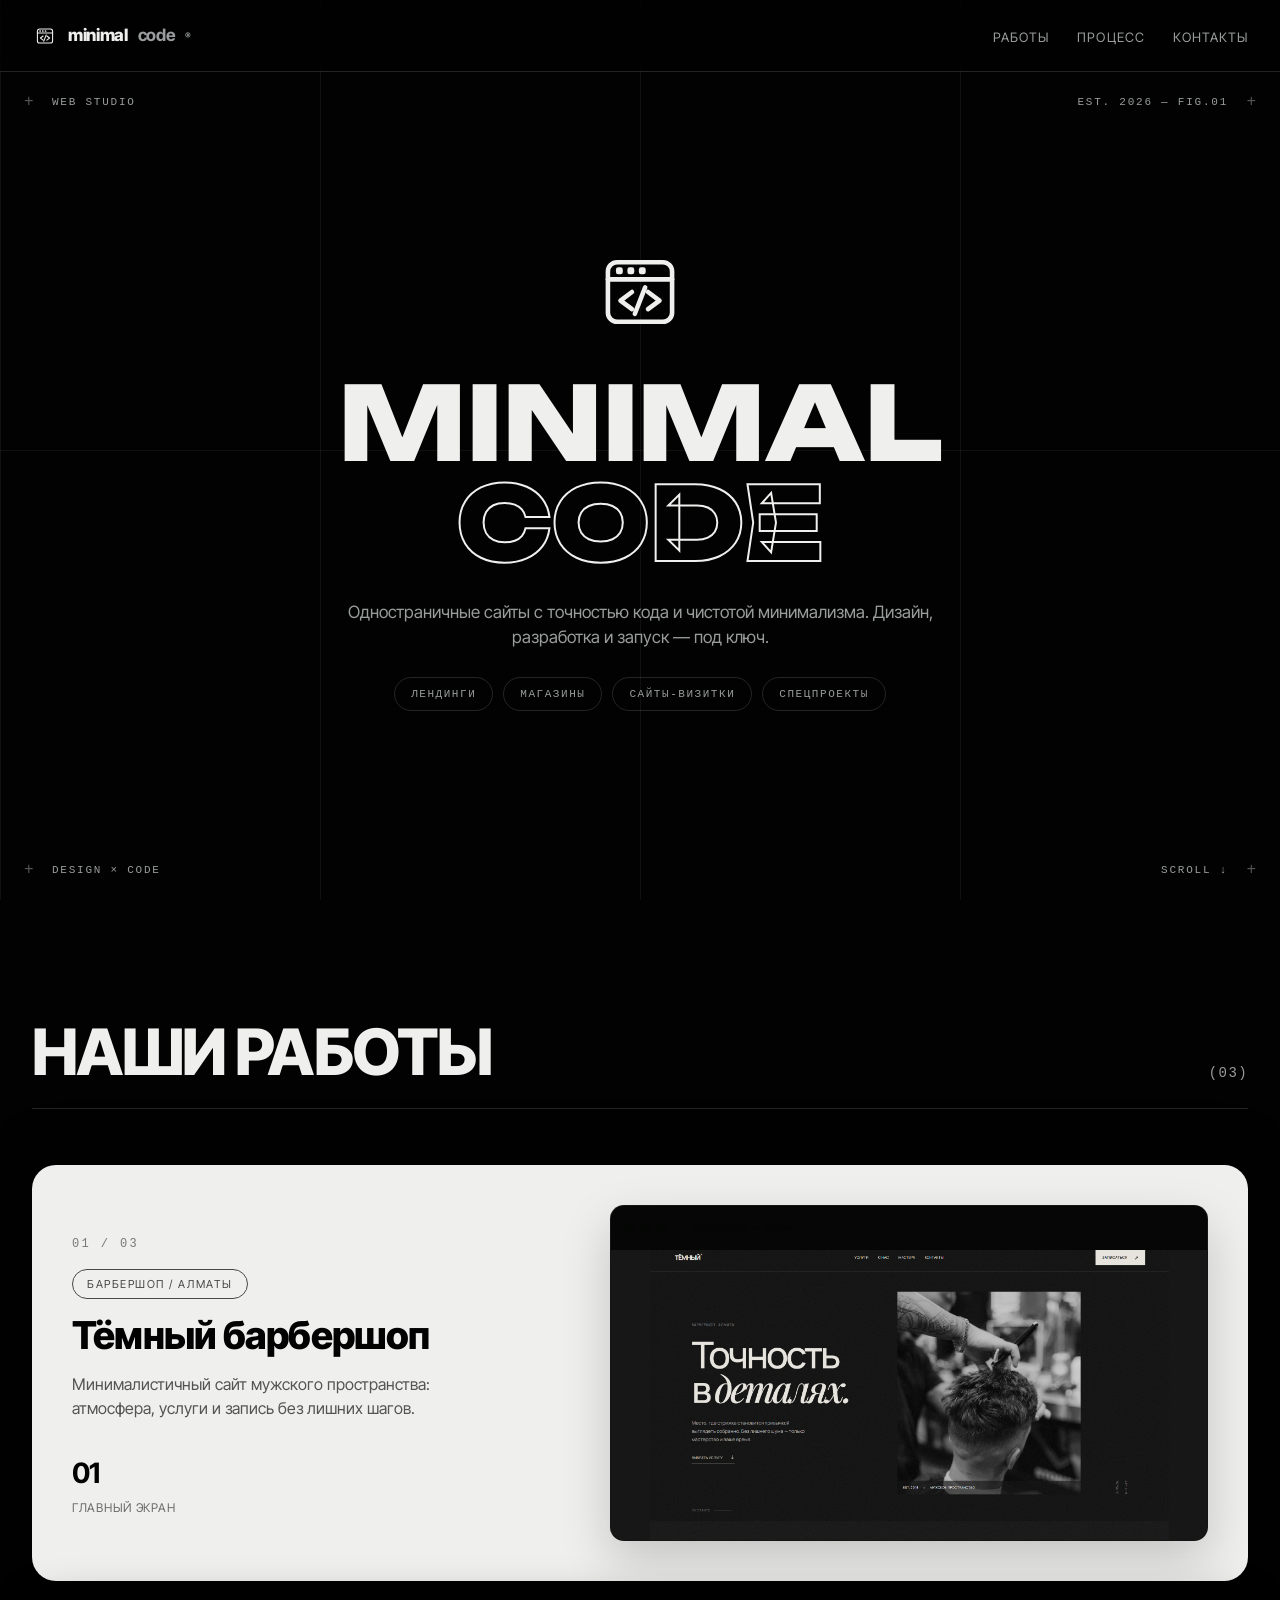
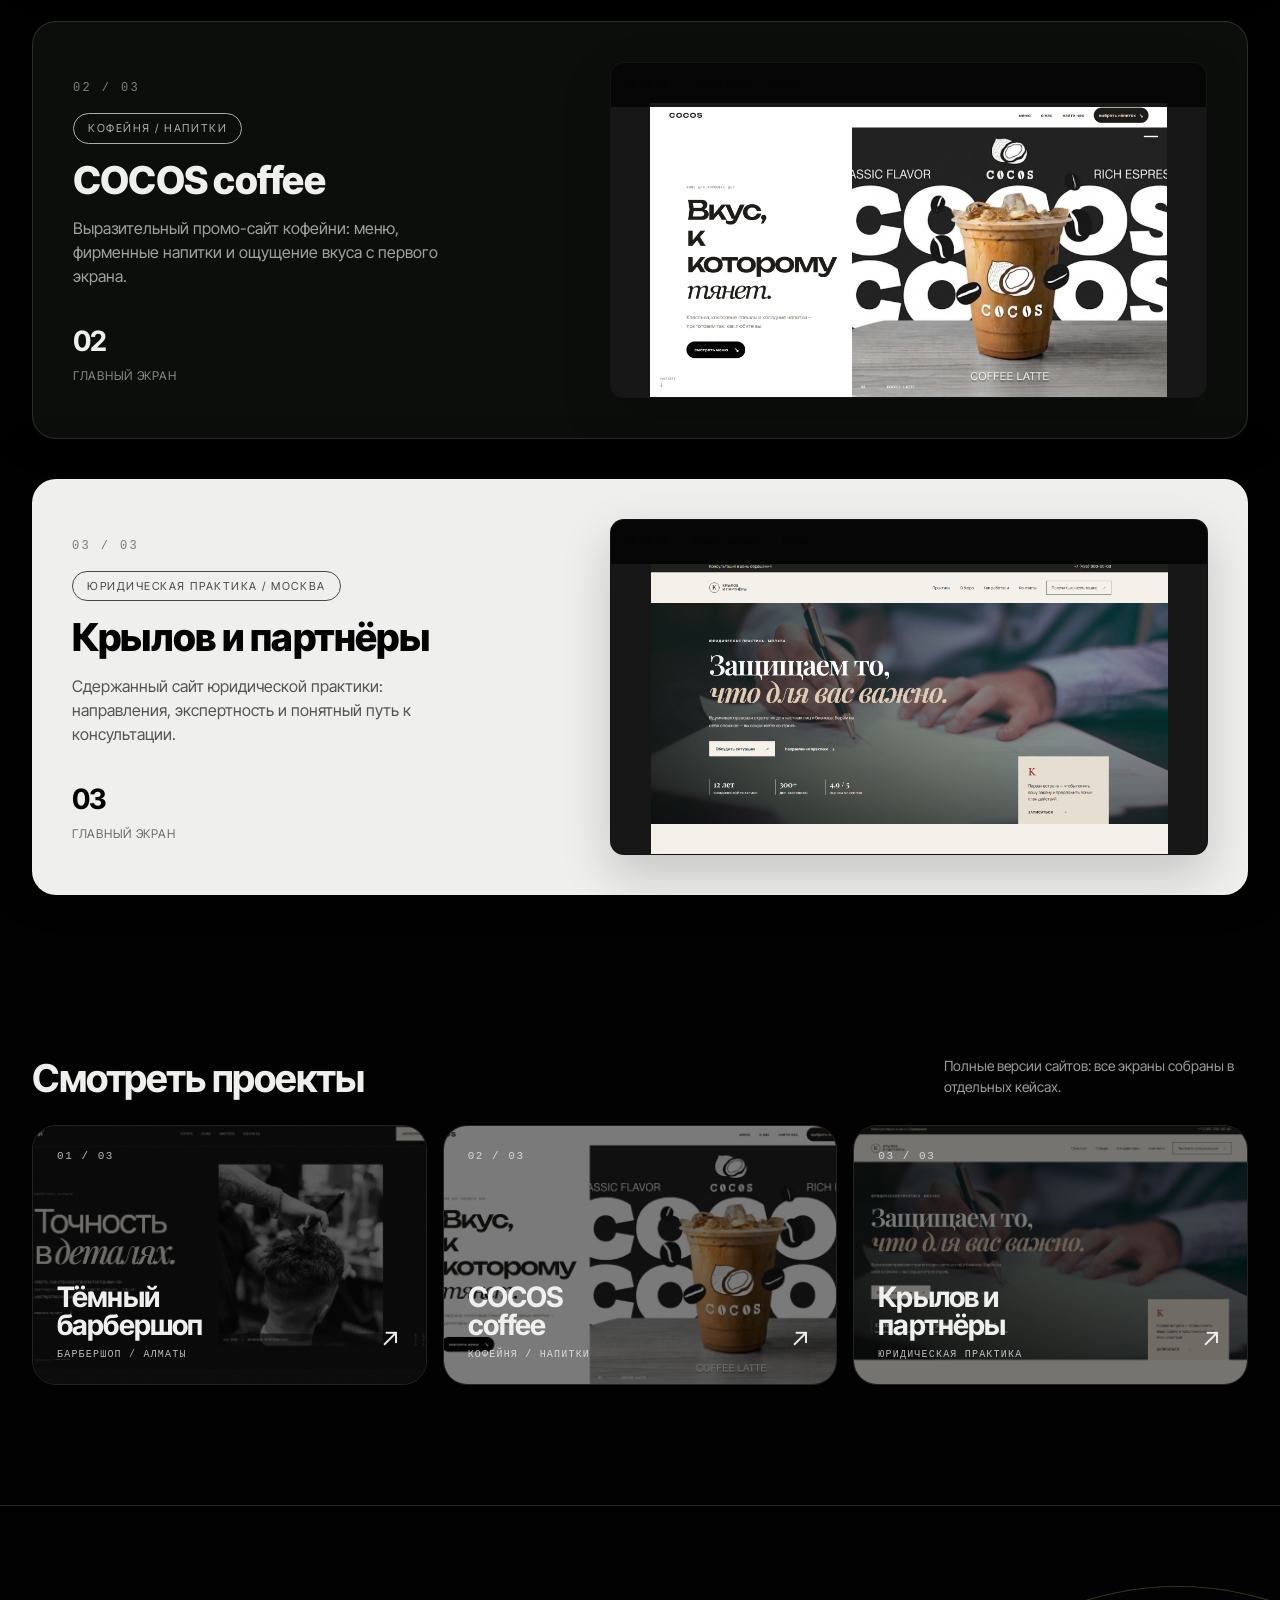
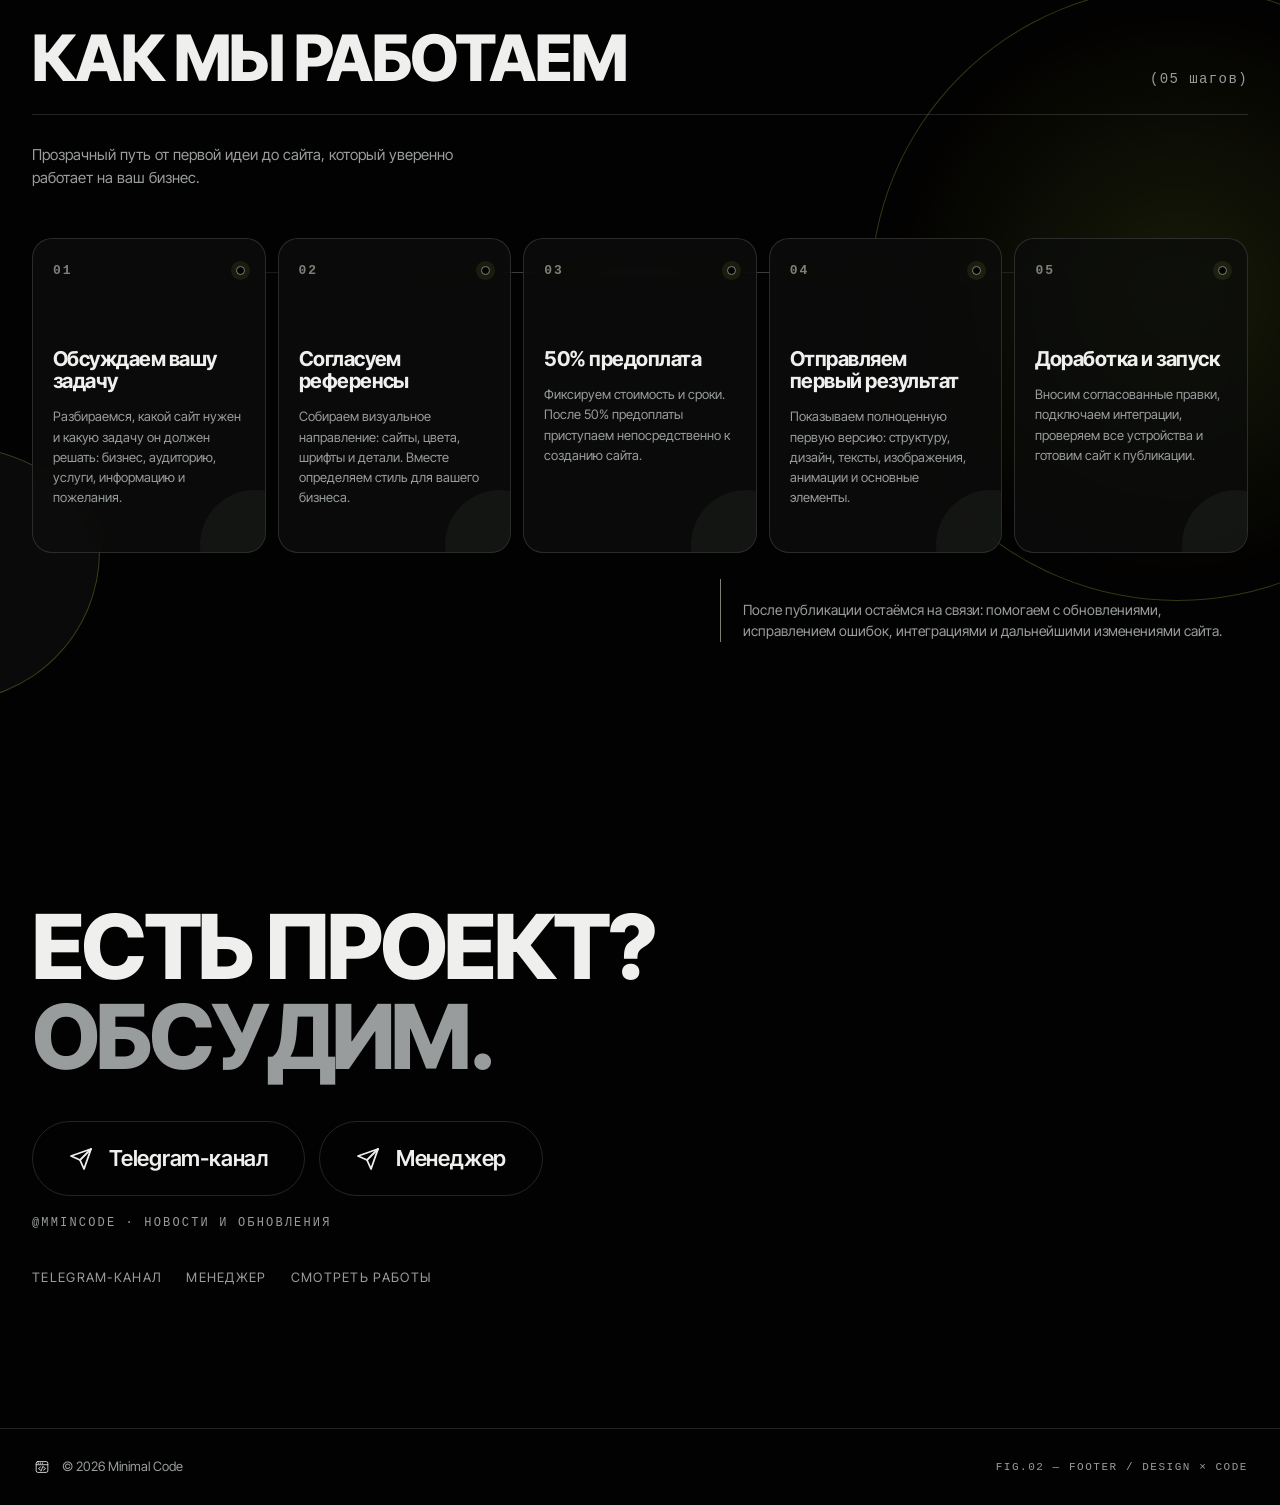
==== commit ea6cb12f: "Обновил сайт" ====
--- a/index.html
+++ b/index.html
@@ -275,14 +275,21 @@
 .m-timeline i{width:7px;height:7px;border-radius:50%;background:#c94f6d;flex:none;box-shadow:0 0 0 3px rgba(201,79,109,.18)}
 
 /* ПРОЦЕСС */
-.process{padding:100px 0;border-top:1px solid var(--line)}
-.steps{display:grid;grid-template-columns:repeat(4,1fr);gap:32px}
-.step{border-top:1px solid var(--line);padding-top:24px;transition:transform .35s,border-color .35s}
-.step:hover{transform:translateY(-6px);border-top-color:var(--light)}
-.step b{font-size:14px;color:var(--accent);letter-spacing:.15em;font-family:var(--mono);transition:color .3s}
-.step:hover b{color:var(--light)}
-.step h3{font-size:22px;margin:12px 0 8px;letter-spacing:-.01em}
-.step p{color:var(--gray);font-size:14px}
+.process{position:relative;padding:120px 0;overflow:visible;border-top:1px solid var(--line);isolation:isolate}
+.process::before,.process::after{content:"";position:absolute;z-index:-1;border:1px solid rgba(217,255,75,.22);border-radius:50%;pointer-events:none}
+.process::before{width:min(48vw,620px);aspect-ratio:1;right:-16vw;top:80px;background:radial-gradient(circle,rgba(217,255,75,.1),transparent 67%);animation:process-orbit 16s linear infinite}
+.process::after{width:260px;height:260px;left:-160px;bottom:60px;border-radius:34% 66% 58% 42%/48% 42% 58% 52%;background:rgba(239,239,238,.035);animation:process-shape 11s ease-in-out infinite alternate}
+.process__lead{display:flex;justify-content:space-between;align-items:end;gap:24px;margin:-28px 0 48px}.process__lead p{max-width:49ch;color:var(--gray);font-size:15px;line-height:1.55}
+.steps{position:relative;display:grid;grid-template-columns:repeat(5,1fr);gap:12px}
+.steps::before{content:"";position:absolute;left:5%;right:5%;top:34px;height:1px;background:linear-gradient(90deg,transparent,var(--accent),transparent);opacity:.6}
+.step{position:relative;min-height:315px;padding:22px 20px 24px;border:1px solid var(--line);border-radius:20px;background:rgba(12,14,12,.78);backdrop-filter:blur(10px);overflow:hidden;transition:transform .45s cubic-bezier(.2,.8,.2,1),border-color .45s,background .45s,box-shadow .45s}
+.step::before{content:"";position:absolute;width:110px;height:110px;border-radius:50%;right:-45px;bottom:-48px;background:var(--accent);opacity:.09;transition:transform .55s cubic-bezier(.2,.8,.2,1),opacity .45s}
+.step::after{content:"";position:absolute;top:27px;right:20px;width:9px;height:9px;border:1px solid var(--accent);border-radius:50%;background:var(--black);box-shadow:0 0 0 5px rgba(217,255,75,.08)}
+.step:hover{transform:translateY(-10px) rotate(-.5deg);border-color:rgba(217,255,75,.55);background:rgba(20,24,19,.92);box-shadow:0 20px 45px rgba(0,0,0,.3)}
+.step:hover::before{transform:scale(2.4);opacity:.14}.step b{display:block;font-size:13px;color:var(--accent);letter-spacing:.15em;font-family:var(--mono)}
+.step h3{position:relative;font-size:clamp(19px,1.6vw,23px);line-height:1.08;margin:68px 0 14px;letter-spacing:-.025em}.step p{position:relative;color:var(--gray);font-size:13px;line-height:1.55}
+.process__outro{max-width:66ch;margin:26px 0 0 auto;padding:20px 0 0 22px;border-left:1px solid var(--accent);color:var(--gray);font-size:14px;line-height:1.55}
+@keyframes process-orbit{to{transform:rotate(360deg)}}@keyframes process-shape{to{transform:rotate(24deg) scale(1.15);border-radius:62% 38% 38% 62%/54% 62% 38% 46%}}
 
 /* КОНТАКТЫ */
 .contact{padding:140px 0}
@@ -315,16 +322,16 @@
 
 @media(max-width:960px){
   .work-card__inner{grid-template-columns:1fr}
-  .steps{grid-template-columns:repeat(2,1fr)}
+  .steps{grid-template-columns:repeat(2,1fr);gap:16px}.steps::before{display:none}.step{min-height:250px}.step h3{margin-top:58px}
   .shot{min-height:360px}
 }
 @media(max-width:600px){
   .container{padding:0 20px}
   .menu{gap:14px}
   .menu a{font-size:11px}
-  .steps{grid-template-columns:1fr}
-  .stack{gap:28px;padding-bottom:48px}
-  .work-card{position:relative;top:auto!important;border-radius:18px}
+  .stack{gap:14px;padding-bottom:48px}
+  .work-card{position:sticky;top:calc(var(--header) + 12px)!important;border-radius:18px;min-height:0}
+  .work-card:nth-child(2){top:calc(var(--header) + 26px)!important}.work-card:nth-child(3){top:calc(var(--header) + 40px)!important}
   .work-card__inner{padding:22px;gap:22px}
   .work-card h3{font-size:30px}
   .work-card p{font-size:15px}
@@ -334,6 +341,14 @@
   .mark-tr,.mark-bl{display:none}
   .hero__logo{width:84px;height:84px}
   .pre__mark.m-tr,.pre__mark.m-bl{display:none}
+}
+@media(max-width:767px){
+  .process{padding:86px 0}.process__lead{display:block;margin:-30px 0 36px}.process__lead p{margin-top:20px;font-size:14px}
+  .process .steps{display:flex;flex-direction:column;gap:20px;padding-bottom:36px}
+  .process .step{position:sticky;min-height:0;margin:0!important;padding:20px 18px 24px;border-radius:18px}
+  .process .step:nth-child(1){top:calc(var(--header) + 12px);z-index:1}.process .step:nth-child(2){top:calc(var(--header) + 26px);z-index:2}.process .step:nth-child(3){top:calc(var(--header) + 40px);z-index:3}.process .step:nth-child(4){top:calc(var(--header) + 54px);z-index:4}.process .step:nth-child(5){top:calc(var(--header) + 68px);z-index:5}
+  .process .step h3{margin:54px 0 12px;font-size:21px}.process .step p{font-size:13px}
+  .process__outro{margin-top:-8px;padding:18px 0 0 16px;font-size:13px}.process::before{width:360px;right:-230px;top:130px}.process::after{display:none}
 }
 </style>
 </head>
@@ -448,7 +463,6 @@
               <p>Минималистичный сайт мужского пространства: атмосфера, услуги и запись без лишних шагов.</p>
               <div class="stats">
                 <div class="stat"><b>01</b><span>главный экран</span></div>
-                <div class="stat"><b>→</b><span>смотреть сайт</span></div>
               </div>
             </div>
             <div class="shot">
@@ -467,7 +481,6 @@
               <p>Выразительный промо-сайт кофейни: меню, фирменные напитки и ощущение вкуса с первого экрана.</p>
               <div class="stats">
                 <div class="stat"><b>02</b><span>главный экран</span></div>
-                <div class="stat"><b>→</b><span>смотреть сайт</span></div>
               </div>
             </div>
             <div class="shot">
@@ -486,7 +499,6 @@
               <p>Сдержанный сайт юридической практики: направления, экспертность и понятный путь к консультации.</p>
               <div class="stats">
                 <div class="stat"><b>03</b><span>главный экран</span></div>
-                <div class="stat"><b>→</b><span>смотреть сайт</span></div>
               </div>
             </div>
             <div class="shot">
@@ -518,14 +530,17 @@
     <div class="container">
       <div class="section-head reveal">
         <h2>Как мы работаем</h2>
-        <span class="count">(04 шага)</span>
-      </div>
+        <span class="count">(05 шагов)</span>
+      </div>
+      <div class="process__lead reveal"><p>Прозрачный путь от первой идеи до сайта, который уверенно работает на ваш бизнес.</p></div>
       <div class="steps">
-        <div class="step reveal"><b>01</b><h3>Анализ</h3><p>Изучаю бизнес, аудиторию и конкурентов. Формулирую задачу.</p></div>
-        <div class="step reveal"><b>02</b><h3>Стратегия</h3><p>Проектирую структуру одного экрана, которая ведёт к заявке.</p></div>
-        <div class="step reveal"><b>03</b><h3>Дизайн</h3><p>Создаю визуал, который выделяет вас среди конкурентов.</p></div>
-        <div class="step reveal"><b>04</b><h3>Запуск</h3><p>Верстаю, тестирую на всех устройствах и передаю сайт.</p></div>
-      </div>
+        <article class="step reveal"><b>01</b><h3>Обсуждаем вашу задачу</h3><p>Разбираемся, какой сайт нужен и какую задачу он должен решать: бизнес, аудиторию, услуги, информацию и пожелания.</p></article>
+        <article class="step reveal"><b>02</b><h3>Согласуем референсы</h3><p>Собираем визуальное направление: сайты, цвета, шрифты и детали. Вместе определяем стиль для вашего бизнеса.</p></article>
+        <article class="step reveal"><b>03</b><h3>50% предоплата</h3><p>Фиксируем стоимость и сроки. После 50% предоплаты приступаем непосредственно к созданию сайта.</p></article>
+        <article class="step reveal"><b>04</b><h3>Отправляем первый результат</h3><p>Показываем полноценную первую версию: структуру, дизайн, тексты, изображения, анимации и основные элементы.</p></article>
+        <article class="step reveal"><b>05</b><h3>Доработка и запуск</h3><p>Вносим согласованные правки, подключаем интеграции, проверяем все устройства и готовим сайт к публикации.</p></article>
+      </div>
+      <p class="process__outro reveal">После публикации остаёмся на связи: помогаем с обновлениями, исправлением ошибок, интеграциями и дальнейшими изменениями сайта.</p>
     </div>
   </section>
 
